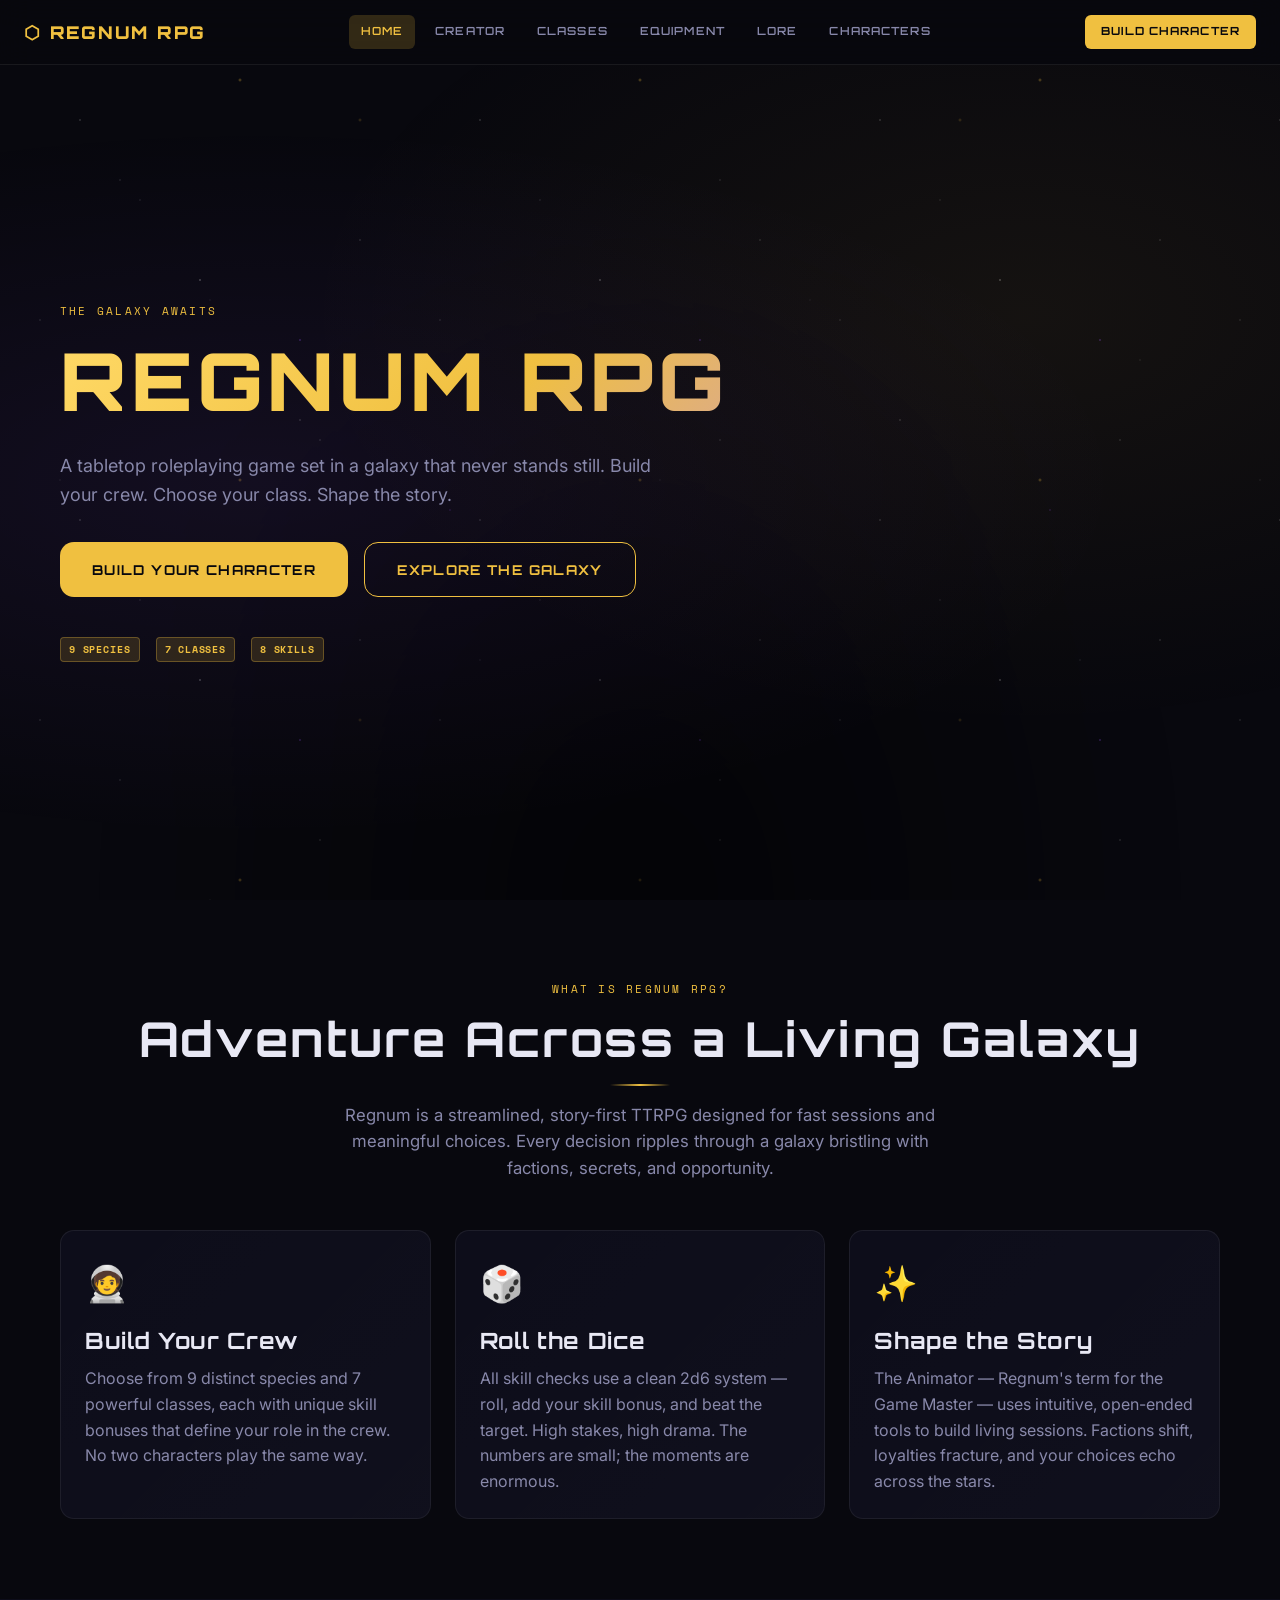
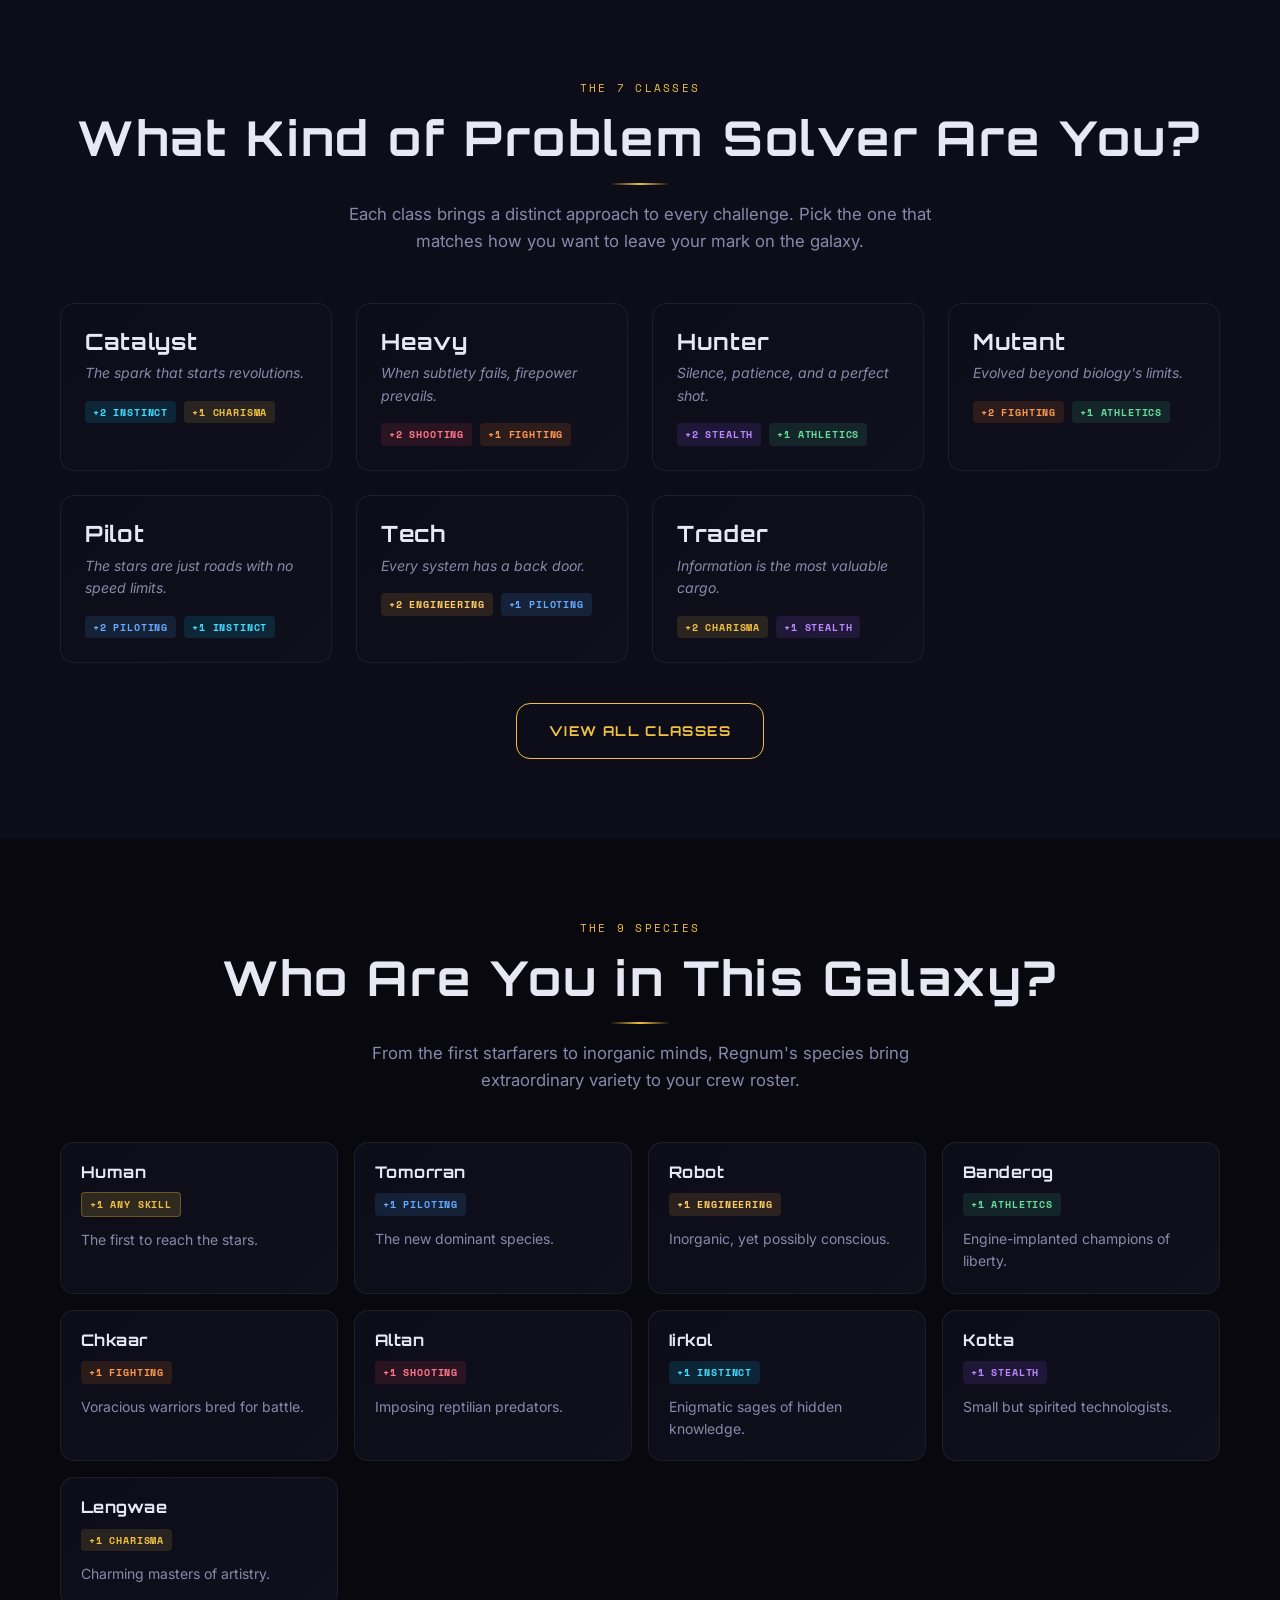
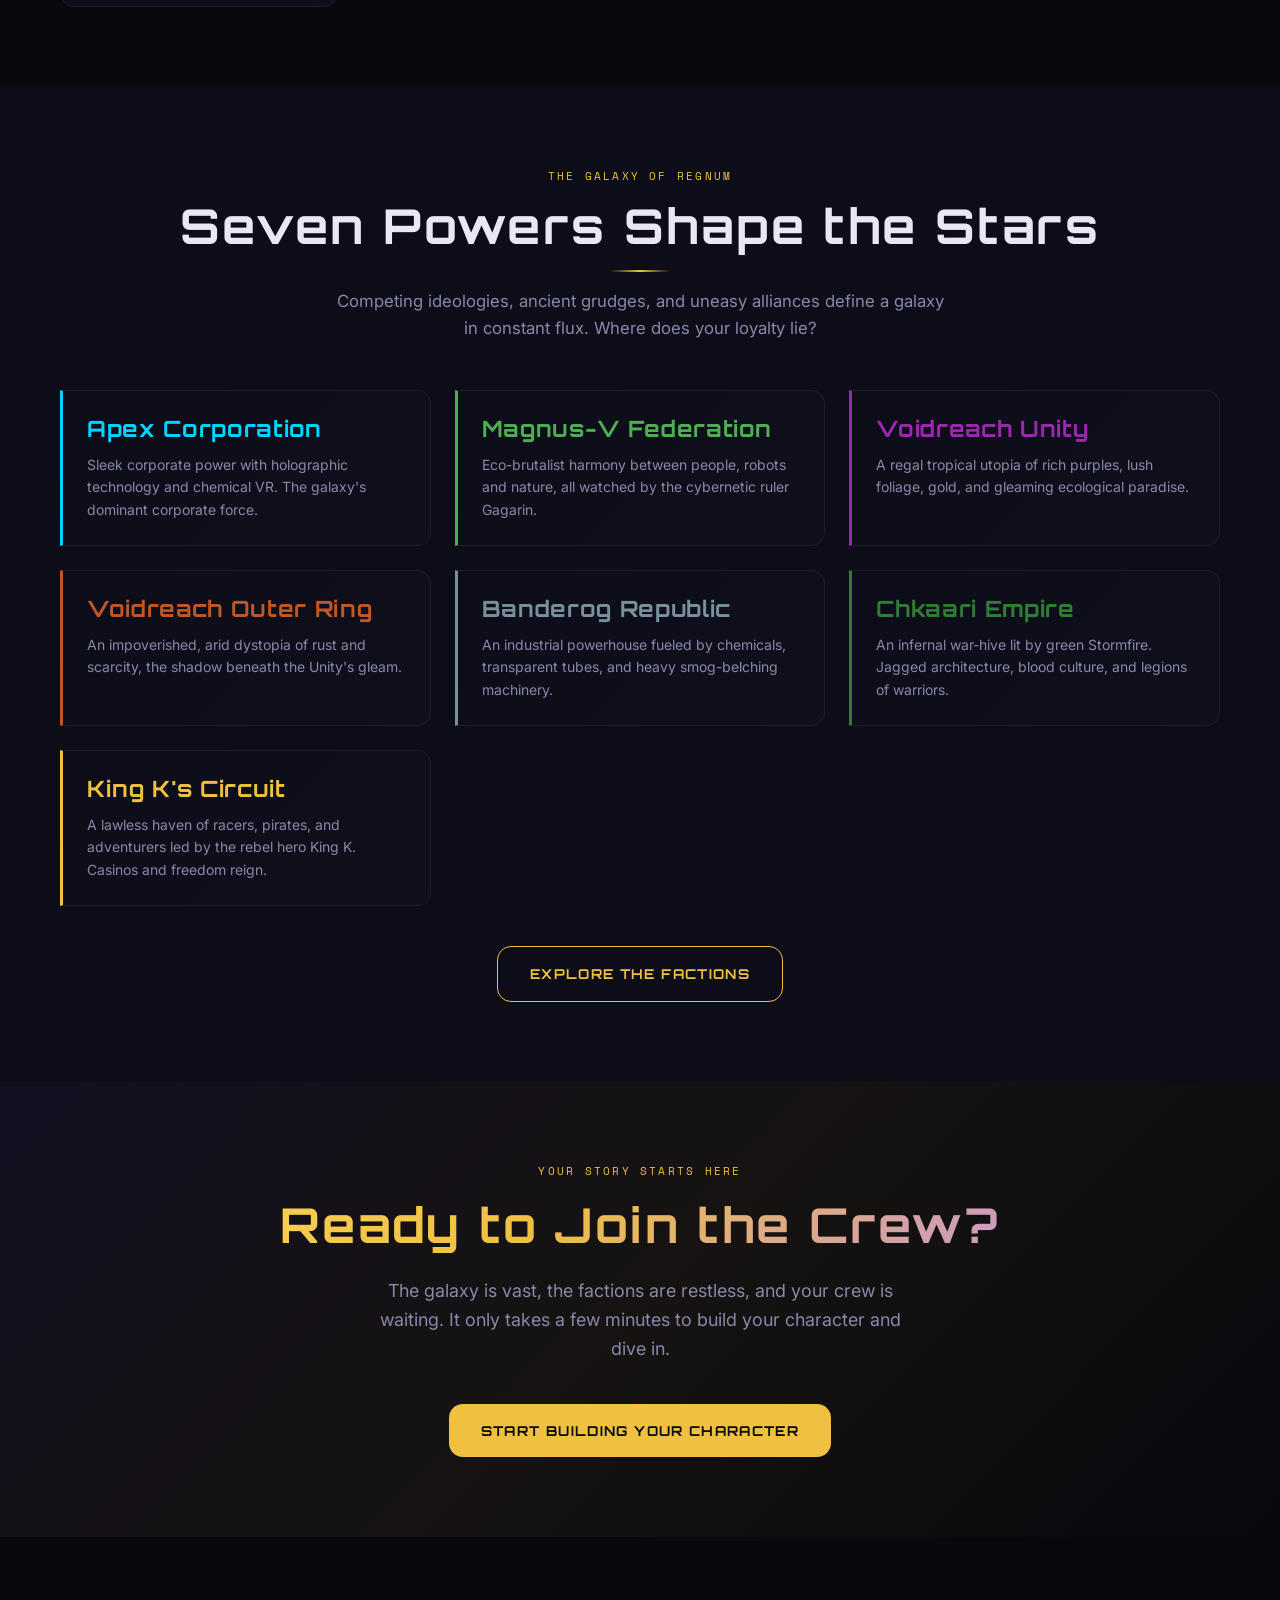
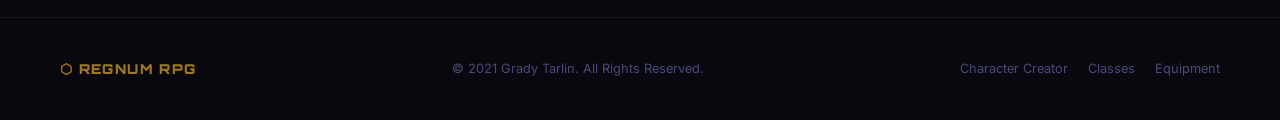
==== index.html @ 596f1d5c "Initial commit: Regnum RPG website" ====
<!DOCTYPE html>
<html lang="en">
<head>
  <meta charset="UTF-8" />
  <meta name="viewport" content="width=device-width, initial-scale=1.0" />
  <meta name="description" content="Regnum RPG — A tabletop roleplaying game set in a living, breathing galaxy. Build your crew, choose your class, and shape the story with 9 unique species and 7 distinctive classes." />
  <title>Regnum RPG — The Galaxy Awaits</title>
  <link rel="stylesheet" href="css/style.css" />
</head>
<body>

<div class="page-wrapper">

  <!-- ════════════════════════════════════════════════
       STARFIELD
  ═══════════════════════════════════════════════════ -->
  <div class="starfield" aria-hidden="true"></div>

  <!-- ════════════════════════════════════════════════
       NAVIGATION
  ═══════════════════════════════════════════════════ -->
  <nav class="nav" id="nav" role="navigation" aria-label="Main navigation">
    <div class="nav-inner">

      <a href="index.html" class="nav-logo" aria-label="Regnum RPG Home">
        ⬡ REGNUM RPG
      </a>

      <div class="nav-links" role="list">
        <a href="index.html"            class="nav-link" role="listitem">Home</a>
        <a href="character-creator.html" class="nav-link" role="listitem">Creator</a>
        <a href="classes.html"          class="nav-link" role="listitem">Classes</a>
        <a href="equipment.html"        class="nav-link" role="listitem">Equipment</a>
        <a href="lore.html"             class="nav-link" role="listitem">Lore</a>
        <a href="characters.html"       class="nav-link" role="listitem">Characters</a>
      </div>

      <a href="character-creator.html" class="nav-cta">Build Character</a>

      <button class="nav-hamburger" aria-label="Toggle mobile menu" aria-expanded="false">
        <span></span>
        <span></span>
        <span></span>
      </button>

    </div><!-- /nav-inner -->

    <div class="nav-mobile" role="list" aria-label="Mobile navigation">
      <a href="index.html"            class="nav-link" role="listitem">Home</a>
      <a href="character-creator.html" class="nav-link" role="listitem">Creator</a>
      <a href="classes.html"          class="nav-link" role="listitem">Classes</a>
      <a href="equipment.html"        class="nav-link" role="listitem">Equipment</a>
      <a href="lore.html"             class="nav-link" role="listitem">Lore</a>
      <a href="characters.html"       class="nav-link" role="listitem">Characters</a>
      <a href="character-creator.html" class="nav-cta" style="margin-top: 8px; text-align:center;">Build Character</a>
    </div>
  </nav>

  <!-- ════════════════════════════════════════════════
       HERO
  ═══════════════════════════════════════════════════ -->
  <section class="hero" aria-labelledby="hero-heading">
    <div class="hero-bg" aria-hidden="true"></div>

    <div class="container" style="position:relative; z-index:2; padding-top: var(--space-16); padding-bottom: var(--space-16);">

      <span class="section-label animate-fade-in">The Galaxy Awaits</span>

      <h1 id="hero-heading" class="display-1 text-gradient animate-slide-up" style="margin-bottom: var(--space-6); margin-top: var(--space-3);">
        REGNUM RPG
      </h1>

      <p class="text-lg text-muted animate-slide-up stagger-1" style="max-width: 54ch; margin-bottom: var(--space-8);">
        A tabletop roleplaying game set in a galaxy that never stands still.
        Build your crew. Choose your class. Shape the story.
      </p>

      <div class="flex flex-wrap gap-4 animate-slide-up stagger-2" style="margin-bottom: var(--space-10);">
        <a href="character-creator.html" class="btn btn-primary btn-lg">
          Build Your Character
        </a>
        <a href="lore.html" class="btn btn-secondary btn-lg">
          Explore the Galaxy
        </a>
      </div>

      <!-- Stats row -->
      <div class="flex flex-wrap gap-4 animate-fade-in stagger-3" aria-label="Game statistics">
        <span class="badge badge-gold">9 Species</span>
        <span class="badge badge-gold">7 Classes</span>
        <span class="badge badge-gold">8 Skills</span>
      </div>

    </div><!-- /container -->
  </section>


  <!-- ════════════════════════════════════════════════
       FEATURES SECTION
  ═══════════════════════════════════════════════════ -->
  <section class="section" aria-labelledby="features-heading">
    <div class="container">

      <div class="section-header">
        <span class="section-label">What is Regnum RPG?</span>
        <h2 id="features-heading" class="display-2">Adventure Across a Living Galaxy</h2>
        <div class="divider"></div>
        <p class="section-desc">
          Regnum is a streamlined, story-first TTRPG designed for fast sessions
          and meaningful choices. Every decision ripples through a galaxy bristling
          with factions, secrets, and opportunity.
        </p>
      </div>

      <div class="grid grid-3 gap-6">

        <!-- Feature 1 -->
        <article class="card">
          <div style="font-size: 2.2rem; margin-bottom: var(--space-4);" aria-hidden="true">🧑‍🚀</div>
          <h3 style="margin-bottom: var(--space-3);">Build Your Crew</h3>
          <p class="text-muted">
            Choose from 9 distinct species and 7 powerful classes, each with unique
            skill bonuses that define your role in the crew. No two characters play
            the same way.
          </p>
        </article>

        <!-- Feature 2 -->
        <article class="card">
          <div style="font-size: 2.2rem; margin-bottom: var(--space-4);" aria-hidden="true">🎲</div>
          <h3 style="margin-bottom: var(--space-3);">Roll the Dice</h3>
          <p class="text-muted">
            All skill checks use a clean 2d6 system — roll, add your skill bonus,
            and beat the target. High stakes, high drama. The numbers are small;
            the moments are enormous.
          </p>
        </article>

        <!-- Feature 3 -->
        <article class="card">
          <div style="font-size: 2.2rem; margin-bottom: var(--space-4);" aria-hidden="true">✨</div>
          <h3 style="margin-bottom: var(--space-3);">Shape the Story</h3>
          <p class="text-muted">
            The Animator — Regnum's term for the Game Master — uses intuitive,
            open-ended tools to build living sessions. Factions shift, loyalties
            fracture, and your choices echo across the stars.
          </p>
        </article>

      </div><!-- /grid -->

    </div><!-- /container -->
  </section>


  <!-- ════════════════════════════════════════════════
       CLASSES SECTION
  ═══════════════════════════════════════════════════ -->
  <section class="section" style="background: var(--surface);" aria-labelledby="classes-heading">
    <div class="container">

      <div class="section-header">
        <span class="section-label">The 7 Classes</span>
        <h2 id="classes-heading" class="display-2">What Kind of Problem Solver Are You?</h2>
        <div class="divider"></div>
        <p class="section-desc">
          Each class brings a distinct approach to every challenge. Pick the one
          that matches how you want to leave your mark on the galaxy.
        </p>
      </div>

      <div class="grid grid-auto-sm gap-6">

        <!-- Catalyst -->
        <article class="card card-interactive">
          <h3 style="margin-bottom: var(--space-2);">Catalyst</h3>
          <p class="text-muted text-sm" style="font-style:italic; margin-bottom: var(--space-4);">
            The spark that starts revolutions.
          </p>
          <div class="flex flex-wrap gap-2">
            <span class="badge badge-instinct">+2 Instinct</span>
            <span class="badge badge-charisma">+1 Charisma</span>
          </div>
        </article>

        <!-- Heavy -->
        <article class="card card-interactive">
          <h3 style="margin-bottom: var(--space-2);">Heavy</h3>
          <p class="text-muted text-sm" style="font-style:italic; margin-bottom: var(--space-4);">
            When subtlety fails, firepower prevails.
          </p>
          <div class="flex flex-wrap gap-2">
            <span class="badge badge-shooting">+2 Shooting</span>
            <span class="badge badge-fighting">+1 Fighting</span>
          </div>
        </article>

        <!-- Hunter -->
        <article class="card card-interactive">
          <h3 style="margin-bottom: var(--space-2);">Hunter</h3>
          <p class="text-muted text-sm" style="font-style:italic; margin-bottom: var(--space-4);">
            Silence, patience, and a perfect shot.
          </p>
          <div class="flex flex-wrap gap-2">
            <span class="badge badge-stealth">+2 Stealth</span>
            <span class="badge badge-athletics">+1 Athletics</span>
          </div>
        </article>

        <!-- Mutant -->
        <article class="card card-interactive">
          <h3 style="margin-bottom: var(--space-2);">Mutant</h3>
          <p class="text-muted text-sm" style="font-style:italic; margin-bottom: var(--space-4);">
            Evolved beyond biology's limits.
          </p>
          <div class="flex flex-wrap gap-2">
            <span class="badge badge-fighting">+2 Fighting</span>
            <span class="badge badge-athletics">+1 Athletics</span>
          </div>
        </article>

        <!-- Pilot -->
        <article class="card card-interactive">
          <h3 style="margin-bottom: var(--space-2);">Pilot</h3>
          <p class="text-muted text-sm" style="font-style:italic; margin-bottom: var(--space-4);">
            The stars are just roads with no speed limits.
          </p>
          <div class="flex flex-wrap gap-2">
            <span class="badge badge-piloting">+2 Piloting</span>
            <span class="badge badge-instinct">+1 Instinct</span>
          </div>
        </article>

        <!-- Tech -->
        <article class="card card-interactive">
          <h3 style="margin-bottom: var(--space-2);">Tech</h3>
          <p class="text-muted text-sm" style="font-style:italic; margin-bottom: var(--space-4);">
            Every system has a back door.
          </p>
          <div class="flex flex-wrap gap-2">
            <span class="badge badge-engineering">+2 Engineering</span>
            <span class="badge badge-piloting">+1 Piloting</span>
          </div>
        </article>

        <!-- Trader -->
        <article class="card card-interactive">
          <h3 style="margin-bottom: var(--space-2);">Trader</h3>
          <p class="text-muted text-sm" style="font-style:italic; margin-bottom: var(--space-4);">
            Information is the most valuable cargo.
          </p>
          <div class="flex flex-wrap gap-2">
            <span class="badge badge-charisma">+2 Charisma</span>
            <span class="badge badge-stealth">+1 Stealth</span>
          </div>
        </article>

      </div><!-- /grid -->

      <div class="text-center" style="margin-top: var(--space-10);">
        <a href="classes.html" class="btn btn-secondary btn-lg">View All Classes</a>
      </div>

    </div><!-- /container -->
  </section>


  <!-- ════════════════════════════════════════════════
       SPECIES SECTION
  ═══════════════════════════════════════════════════ -->
  <section class="section" aria-labelledby="species-heading">
    <div class="container">

      <div class="section-header">
        <span class="section-label">The 9 Species</span>
        <h2 id="species-heading" class="display-2">Who Are You in This Galaxy?</h2>
        <div class="divider"></div>
        <p class="section-desc">
          From the first starfarers to inorganic minds, Regnum's species bring
          extraordinary variety to your crew roster.
        </p>
      </div>

      <div class="grid grid-auto-sm gap-4">

        <!-- Human -->
        <article class="card" style="padding: var(--space-5);">
          <h3 style="margin-bottom: var(--space-2); font-size: 1rem;">Human</h3>
          <div style="margin-bottom: var(--space-3);">
            <span class="badge badge-gold">+1 Any Skill</span>
          </div>
          <p class="text-muted text-sm">The first to reach the stars.</p>
        </article>

        <!-- Tomorran -->
        <article class="card" style="padding: var(--space-5);">
          <h3 style="margin-bottom: var(--space-2); font-size: 1rem;">Tomorran</h3>
          <div style="margin-bottom: var(--space-3);">
            <span class="badge badge-piloting">+1 Piloting</span>
          </div>
          <p class="text-muted text-sm">The new dominant species.</p>
        </article>

        <!-- Robot -->
        <article class="card" style="padding: var(--space-5);">
          <h3 style="margin-bottom: var(--space-2); font-size: 1rem;">Robot</h3>
          <div style="margin-bottom: var(--space-3);">
            <span class="badge badge-engineering">+1 Engineering</span>
          </div>
          <p class="text-muted text-sm">Inorganic, yet possibly conscious.</p>
        </article>

        <!-- Banderog -->
        <article class="card" style="padding: var(--space-5);">
          <h3 style="margin-bottom: var(--space-2); font-size: 1rem;">Banderog</h3>
          <div style="margin-bottom: var(--space-3);">
            <span class="badge badge-athletics">+1 Athletics</span>
          </div>
          <p class="text-muted text-sm">Engine-implanted champions of liberty.</p>
        </article>

        <!-- Chkaar -->
        <article class="card" style="padding: var(--space-5);">
          <h3 style="margin-bottom: var(--space-2); font-size: 1rem;">Chkaar</h3>
          <div style="margin-bottom: var(--space-3);">
            <span class="badge badge-fighting">+1 Fighting</span>
          </div>
          <p class="text-muted text-sm">Voracious warriors bred for battle.</p>
        </article>

        <!-- Altan -->
        <article class="card" style="padding: var(--space-5);">
          <h3 style="margin-bottom: var(--space-2); font-size: 1rem;">Altan</h3>
          <div style="margin-bottom: var(--space-3);">
            <span class="badge badge-shooting">+1 Shooting</span>
          </div>
          <p class="text-muted text-sm">Imposing reptilian predators.</p>
        </article>

        <!-- Iirkol -->
        <article class="card" style="padding: var(--space-5);">
          <h3 style="margin-bottom: var(--space-2); font-size: 1rem;">Iirkol</h3>
          <div style="margin-bottom: var(--space-3);">
            <span class="badge badge-instinct">+1 Instinct</span>
          </div>
          <p class="text-muted text-sm">Enigmatic sages of hidden knowledge.</p>
        </article>

        <!-- Kotta -->
        <article class="card" style="padding: var(--space-5);">
          <h3 style="margin-bottom: var(--space-2); font-size: 1rem;">Kotta</h3>
          <div style="margin-bottom: var(--space-3);">
            <span class="badge badge-stealth">+1 Stealth</span>
          </div>
          <p class="text-muted text-sm">Small but spirited technologists.</p>
        </article>

        <!-- Lengwae -->
        <article class="card" style="padding: var(--space-5);">
          <h3 style="margin-bottom: var(--space-2); font-size: 1rem;">Lengwae</h3>
          <div style="margin-bottom: var(--space-3);">
            <span class="badge badge-charisma">+1 Charisma</span>
          </div>
          <p class="text-muted text-sm">Charming masters of artistry.</p>
        </article>

      </div><!-- /grid -->

    </div><!-- /container -->
  </section>


  <!-- ════════════════════════════════════════════════
       FACTIONS SECTION
  ═══════════════════════════════════════════════════ -->
  <section class="section" style="background: var(--surface);" aria-labelledby="factions-heading">
    <div class="container">

      <div class="section-header">
        <span class="section-label">The Galaxy of Regnum</span>
        <h2 id="factions-heading" class="display-2">Seven Powers Shape the Stars</h2>
        <div class="divider"></div>
        <p class="section-desc">
          Competing ideologies, ancient grudges, and uneasy alliances define a
          galaxy in constant flux. Where does your loyalty lie?
        </p>
      </div>

      <div class="grid grid-auto gap-6">

        <!-- Apex Corporation -->
        <article class="card" style="border-left: 3px solid #00d4ff; border-radius: 0 var(--radius-md) var(--radius-md) 0;">
          <h3 style="color: #00d4ff; margin-bottom: var(--space-3);">Apex Corporation</h3>
          <p class="text-muted text-sm">
            Sleek corporate power with holographic technology and chemical VR.
            The galaxy's dominant corporate force.
          </p>
        </article>

        <!-- Magnus-V Federation -->
        <article class="card" style="border-left: 3px solid #4caf50; border-radius: 0 var(--radius-md) var(--radius-md) 0;">
          <h3 style="color: #4caf50; margin-bottom: var(--space-3);">Magnus-V Federation</h3>
          <p class="text-muted text-sm">
            Eco-brutalist harmony between people, robots and nature, all watched
            by the cybernetic ruler Gagarin.
          </p>
        </article>

        <!-- Voidreach Unity -->
        <article class="card" style="border-left: 3px solid #9c27b0; border-radius: 0 var(--radius-md) var(--radius-md) 0;">
          <h3 style="color: #9c27b0; margin-bottom: var(--space-3);">Voidreach Unity</h3>
          <p class="text-muted text-sm">
            A regal tropical utopia of rich purples, lush foliage, gold, and
            gleaming ecological paradise.
          </p>
        </article>

        <!-- Voidreach Outer Ring -->
        <article class="card" style="border-left: 3px solid #bf5722; border-radius: 0 var(--radius-md) var(--radius-md) 0;">
          <h3 style="color: #bf5722; margin-bottom: var(--space-3);">Voidreach Outer Ring</h3>
          <p class="text-muted text-sm">
            An impoverished, arid dystopia of rust and scarcity, the shadow
            beneath the Unity's gleam.
          </p>
        </article>

        <!-- Banderog Republic -->
        <article class="card" style="border-left: 3px solid #78909c; border-radius: 0 var(--radius-md) var(--radius-md) 0;">
          <h3 style="color: #78909c; margin-bottom: var(--space-3);">Banderog Republic</h3>
          <p class="text-muted text-sm">
            An industrial powerhouse fueled by chemicals, transparent tubes,
            and heavy smog-belching machinery.
          </p>
        </article>

        <!-- Chkaari Empire -->
        <article class="card" style="border-left: 3px solid #2e7d32; border-radius: 0 var(--radius-md) var(--radius-md) 0;">
          <h3 style="color: #2e7d32; margin-bottom: var(--space-3);">Chkaari Empire</h3>
          <p class="text-muted text-sm">
            An infernal war-hive lit by green Stormfire. Jagged architecture,
            blood culture, and legions of warriors.
          </p>
        </article>

        <!-- King K's Circuit -->
        <article class="card" style="border-left: 3px solid #f0c040; border-radius: 0 var(--radius-md) var(--radius-md) 0;">
          <h3 style="color: #f0c040; margin-bottom: var(--space-3);">King K's Circuit</h3>
          <p class="text-muted text-sm">
            A lawless haven of racers, pirates, and adventurers led by the rebel
            hero King K. Casinos and freedom reign.
          </p>
        </article>

      </div><!-- /grid -->

      <div class="text-center" style="margin-top: var(--space-10);">
        <a href="lore.html" class="btn btn-secondary btn-lg">Explore the Factions</a>
      </div>

    </div><!-- /container -->
  </section>


  <!-- ════════════════════════════════════════════════
       CTA SECTION
  ═══════════════════════════════════════════════════ -->
  <section class="section" style="background: linear-gradient(135deg, rgba(155,89,255,0.08) 0%, rgba(240,192,64,0.06) 50%, rgba(0,0,0,0) 100%);" aria-labelledby="cta-heading">
    <div class="container text-center">

      <span class="section-label">Your Story Starts Here</span>

      <h2 id="cta-heading" class="display-2 text-gradient" style="margin: var(--space-4) auto var(--space-6);">
        Ready to Join the Crew?
      </h2>

      <p class="text-lg text-muted" style="max-width: 48ch; margin: 0 auto var(--space-10);">
        The galaxy is vast, the factions are restless, and your crew is waiting.
        It only takes a few minutes to build your character and dive in.
      </p>

      <a href="character-creator.html" class="btn btn-primary btn-lg animate-pulse">
        Start Building Your Character
      </a>

    </div><!-- /container -->
  </section>


  <!-- ════════════════════════════════════════════════
       FOOTER
  ═══════════════════════════════════════════════════ -->
  <footer class="footer" role="contentinfo">
    <div class="container">
      <div class="footer-inner">

        <span class="footer-logo">⬡ REGNUM RPG</span>

        <span style="color: var(--text-dim); font-size: 0.8rem;">
          © 2021 Grady Tarlin. All Rights Reserved.
        </span>

        <nav class="footer-links" aria-label="Footer navigation">
          <a href="character-creator.html" class="footer-link">Character Creator</a>
          <a href="classes.html"           class="footer-link">Classes</a>
          <a href="equipment.html"         class="footer-link">Equipment</a>
        </nav>

      </div>
    </div>
  </footer>

</div><!-- /page-wrapper -->

<script src="js/main.js"></script>
</body>
</html>
---- css/style.css ----
@import url('https://fonts.googleapis.com/css2?family=Orbitron:wght@400;500;600;700;900&family=Inter:wght@300;400;500;600;700&family=Space+Mono:ital,wght@0,400;0,700;1,400&display=swap');

/* ============================================================
   DESIGN TOKENS
   ============================================================ */
:root {
  /* Core Colors */
  --bg:           #08080e;
  --surface:      #0d0d1a;
  --surface-2:    #121224;
  --surface-3:    #191933;
  --border:       rgba(255,255,255,0.07);
  --border-hover: rgba(255,255,255,0.14);
  --border-active:rgba(240,192,64,0.5);

  /* Primary — King K Gold */
  --gold:         #f0c040;
  --gold-light:   #ffd966;
  --gold-dim:     #a07820;
  --gold-glow:    rgba(240,192,64,0.18);
  --gold-glow-md: rgba(240,192,64,0.35);
  --gold-glow-lg: rgba(240,192,64,0.6);

  /* Accent — Neon Purple */
  --purple:       #9b59ff;
  --purple-light: #bb88ff;
  --purple-dim:   #5522aa;
  --purple-glow:  rgba(155,89,255,0.18);
  --purple-glow-md:rgba(155,89,255,0.35);

  /* Faction Colors */
  --apex-blue:    #00d4ff;
  --magnus-green: #4caf50;
  --void-purple:  #9c27b0;
  --outer-rust:   #bf5722;
  --band-grey:    #78909c;
  --chkaar-green: #2e7d32;
  --circuit-gold: #f0c040;

  /* Status */
  --success:  #44cc88;
  --warning:  #ffaa33;
  --danger:   #ff4455;
  --info:     #44aaff;

  /* Text */
  --text:         #e8e8f4;
  --text-muted:   #8888aa;
  --text-dim:     #4a4a7a;
  --text-invert:  #08080e;

  /* Typography */
  --font-display: 'Orbitron', sans-serif;
  --font-body:    'Inter', sans-serif;
  --font-mono:    'Space Mono', monospace;

  /* Sizing */
  --radius-sm:  6px;
  --radius:     10px;
  --radius-md:  14px;
  --radius-lg:  20px;
  --radius-xl:  28px;

  /* Spacing scale */
  --space-1:  4px;
  --space-2:  8px;
  --space-3:  12px;
  --space-4:  16px;
  --space-5:  20px;
  --space-6:  24px;
  --space-8:  32px;
  --space-10: 40px;
  --space-12: 48px;
  --space-16: 64px;
  --space-20: 80px;

  /* Transitions */
  --ease:      cubic-bezier(0.25, 0.46, 0.45, 0.94);
  --ease-out:  cubic-bezier(0.0, 0.0, 0.2, 1);
  --ease-in:   cubic-bezier(0.4, 0.0, 1, 1);
  --t-fast:    120ms;
  --t-mid:     220ms;
  --t-slow:    380ms;

  /* Shadows */
  --shadow-sm:  0 2px 8px rgba(0,0,0,0.4);
  --shadow:     0 4px 20px rgba(0,0,0,0.5);
  --shadow-lg:  0 8px 40px rgba(0,0,0,0.7);
  --glow-gold:  0 0 20px var(--gold-glow), 0 0 60px rgba(240,192,64,0.08);
  --glow-purple:0 0 20px var(--purple-glow), 0 0 60px rgba(155,89,255,0.08);
}

/* ============================================================
   RESET & BASE
   ============================================================ */
*, *::before, *::after {
  box-sizing: border-box;
  margin: 0;
  padding: 0;
}

html {
  scroll-behavior: smooth;
  -webkit-font-smoothing: antialiased;
  text-rendering: optimizeLegibility;
}

body {
  font-family: var(--font-body);
  background-color: var(--bg);
  color: var(--text);
  min-height: 100vh;
  font-size: 16px;
  line-height: 1.6;
  overflow-x: hidden;
}

img { max-width: 100%; display: block; }
a { color: var(--gold); text-decoration: none; transition: color var(--t-fast); }
a:hover { color: var(--gold-light); }
button { font-family: inherit; cursor: pointer; border: none; background: none; }
input, select, textarea { font-family: inherit; }
ul, ol { list-style: none; }

/* ============================================================
   TYPOGRAPHY
   ============================================================ */
h1, h2, h3, h4, h5, h6 {
  font-family: var(--font-display);
  font-weight: 700;
  letter-spacing: 0.03em;
  line-height: 1.2;
}

.display-1 { font-size: clamp(2.5rem, 7vw, 5rem); font-weight: 900; letter-spacing: 0.06em; }
.display-2 { font-size: clamp(1.8rem, 4vw, 3rem); font-weight: 700; letter-spacing: 0.05em; }

h1 { font-size: clamp(1.6rem, 4vw, 2.4rem); }
h2 { font-size: clamp(1.3rem, 3vw, 1.8rem); }
h3 { font-size: clamp(1.1rem, 2.5vw, 1.4rem); }
h4 { font-size: 1.1rem; }

p { max-width: 72ch; }
p + p { margin-top: 0.75em; }

.text-muted  { color: var(--text-muted); }
.text-gold   { color: var(--gold); }
.text-purple { color: var(--purple); }
.text-mono   { font-family: var(--font-mono); }
.text-sm     { font-size: 0.875rem; }
.text-xs     { font-size: 0.75rem; }
.text-lg     { font-size: 1.125rem; }
.text-xl     { font-size: 1.25rem; }
.text-center { text-align: center; }
.text-uppercase { text-transform: uppercase; letter-spacing: 0.08em; }

/* Gold gradient text */
.text-gradient {
  background: linear-gradient(135deg, var(--gold-light) 0%, var(--gold) 40%, var(--purple-light) 100%);
  -webkit-background-clip: text;
  -webkit-text-fill-color: transparent;
  background-clip: text;
}

/* ============================================================
   LAYOUT
   ============================================================ */
.container {
  width: 100%;
  max-width: 1200px;
  margin: 0 auto;
  padding: 0 var(--space-5);
}

.container-sm { max-width: 800px; margin: 0 auto; padding: 0 var(--space-5); }
.container-lg { max-width: 1400px; margin: 0 auto; padding: 0 var(--space-5); }

.flex { display: flex; }
.flex-col { flex-direction: column; }
.flex-wrap { flex-wrap: wrap; }
.items-center { align-items: center; }
.items-start { align-items: flex-start; }
.justify-center { justify-content: center; }
.justify-between { justify-content: space-between; }
.gap-2 { gap: var(--space-2); }
.gap-4 { gap: var(--space-4); }
.gap-6 { gap: var(--space-6); }
.gap-8 { gap: var(--space-8); }

.grid { display: grid; }
.grid-2 { grid-template-columns: repeat(2, 1fr); }
.grid-3 { grid-template-columns: repeat(3, 1fr); }
.grid-auto { grid-template-columns: repeat(auto-fill, minmax(280px, 1fr)); }
.grid-auto-sm { grid-template-columns: repeat(auto-fill, minmax(220px, 1fr)); }

/* ============================================================
   STARFIELD BACKGROUND
   ============================================================ */
.starfield {
  position: fixed;
  inset: 0;
  pointer-events: none;
  z-index: 0;
  overflow: hidden;
}

.starfield::before,
.starfield::after {
  content: '';
  position: absolute;
  inset: 0;
  background-image:
    radial-gradient(1px 1px at 20% 30%, rgba(255,255,255,0.4) 0%, transparent 100%),
    radial-gradient(1px 1px at 80% 10%, rgba(255,255,255,0.3) 0%, transparent 100%),
    radial-gradient(1.5px 1.5px at 50% 70%, rgba(255,255,255,0.35) 0%, transparent 100%),
    radial-gradient(1px 1px at 10% 80%, rgba(255,255,255,0.25) 0%, transparent 100%),
    radial-gradient(1px 1px at 90% 60%, rgba(255,255,255,0.3) 0%, transparent 100%),
    radial-gradient(1px 1px at 35% 50%, rgba(255,255,255,0.2) 0%, transparent 100%),
    radial-gradient(2px 2px at 60% 20%, rgba(240,192,64,0.4) 0%, transparent 100%),
    radial-gradient(1.5px 1.5px at 75% 85%, rgba(155,89,255,0.4) 0%, transparent 100%);
  background-size: 400px 400px;
  animation: stars-drift 120s linear infinite;
}

.starfield::after {
  background-size: 600px 600px;
  animation-duration: 180s;
  animation-direction: reverse;
  opacity: 0.6;
}

@keyframes stars-drift {
  0%   { transform: translate(0, 0); }
  100% { transform: translate(-200px, -200px); }
}

/* ============================================================
   NAVIGATION
   ============================================================ */
.nav {
  position: fixed;
  top: 0;
  left: 0;
  right: 0;
  z-index: 1000;
  background: rgba(8,8,14,0.85);
  backdrop-filter: blur(16px);
  -webkit-backdrop-filter: blur(16px);
  border-bottom: 1px solid var(--border);
  transition: border-color var(--t-mid);
}

.nav.scrolled {
  border-bottom-color: rgba(240,192,64,0.2);
  box-shadow: 0 4px 30px rgba(0,0,0,0.5);
}

.nav-inner {
  display: flex;
  align-items: center;
  justify-content: space-between;
  height: 64px;
  padding: 0 var(--space-6);
  max-width: 1400px;
  margin: 0 auto;
}

.nav-logo {
  font-family: var(--font-display);
  font-weight: 900;
  font-size: 1.1rem;
  letter-spacing: 0.1em;
  color: var(--gold);
  text-transform: uppercase;
  display: flex;
  align-items: center;
  gap: var(--space-2);
  transition: all var(--t-mid);
}

.nav-logo:hover {
  color: var(--gold-light);
  text-shadow: var(--glow-gold);
}

.nav-logo-icon {
  font-size: 1.3rem;
}

.nav-links {
  display: flex;
  align-items: center;
  gap: var(--space-2);
}

.nav-link {
  font-family: var(--font-display);
  font-size: 0.7rem;
  font-weight: 600;
  letter-spacing: 0.1em;
  text-transform: uppercase;
  color: var(--text-muted);
  padding: var(--space-2) var(--space-3);
  border-radius: var(--radius-sm);
  transition: all var(--t-fast);
  white-space: nowrap;
}

.nav-link:hover, .nav-link.active {
  color: var(--gold);
  background: var(--gold-glow);
}

.nav-cta {
  font-family: var(--font-display);
  font-size: 0.7rem;
  font-weight: 700;
  letter-spacing: 0.1em;
  text-transform: uppercase;
  color: var(--text-invert);
  background: var(--gold);
  padding: var(--space-2) var(--space-4);
  border-radius: var(--radius-sm);
  transition: all var(--t-fast);
  white-space: nowrap;
}

.nav-cta:hover {
  background: var(--gold-light);
  color: var(--text-invert);
  box-shadow: var(--glow-gold);
  transform: translateY(-1px);
}

.nav-hamburger {
  display: none;
  flex-direction: column;
  gap: 5px;
  padding: var(--space-2);
  cursor: pointer;
}

.nav-hamburger span {
  display: block;
  width: 24px;
  height: 2px;
  background: var(--text);
  border-radius: 2px;
  transition: all var(--t-mid);
}

/* Mobile Nav */
.nav-mobile {
  display: none;
  flex-direction: column;
  gap: var(--space-1);
  padding: var(--space-4) var(--space-6);
  border-top: 1px solid var(--border);
  background: rgba(8,8,14,0.95);
}

.nav-mobile.open { display: flex; }

.nav-mobile .nav-link {
  font-size: 0.8rem;
  padding: var(--space-3) var(--space-4);
}

/* ============================================================
   CARDS
   ============================================================ */
.card {
  background: var(--surface);
  border: 1px solid var(--border);
  border-radius: var(--radius-md);
  padding: var(--space-6);
  transition: all var(--t-mid) var(--ease);
  position: relative;
  overflow: hidden;
}

.card::before {
  content: '';
  position: absolute;
  inset: 0;
  background: linear-gradient(135deg, transparent 0%, rgba(255,255,255,0.01) 100%);
  pointer-events: none;
}

.card:hover {
  border-color: var(--border-hover);
  transform: translateY(-2px);
  box-shadow: var(--shadow);
}

.card-interactive {
  cursor: pointer;
  user-select: none;
}

.card-interactive:hover {
  border-color: rgba(240,192,64,0.3);
  box-shadow: 0 4px 24px rgba(0,0,0,0.4), 0 0 0 1px rgba(240,192,64,0.1);
}

.card-interactive.selected {
  border-color: var(--gold);
  box-shadow: 0 0 0 1px var(--gold), var(--glow-gold), var(--shadow-lg);
  background: linear-gradient(135deg, var(--surface-2) 0%, rgba(240,192,64,0.05) 100%);
}

.card-interactive.selected::after {
  content: '✓';
  position: absolute;
  top: var(--space-3);
  right: var(--space-3);
  width: 24px;
  height: 24px;
  background: var(--gold);
  color: var(--bg);
  border-radius: 50%;
  font-size: 0.75rem;
  font-weight: 900;
  display: flex;
  align-items: center;
  justify-content: center;
  font-family: sans-serif;
}

.card-glass {
  background: rgba(13,13,26,0.6);
  backdrop-filter: blur(12px);
  -webkit-backdrop-filter: blur(12px);
  border: 1px solid rgba(255,255,255,0.08);
}

/* ============================================================
   BUTTONS
   ============================================================ */
.btn {
  display: inline-flex;
  align-items: center;
  justify-content: center;
  gap: var(--space-2);
  font-family: var(--font-display);
  font-size: 0.75rem;
  font-weight: 700;
  letter-spacing: 0.1em;
  text-transform: uppercase;
  padding: var(--space-3) var(--space-6);
  border-radius: var(--radius);
  border: none;
  cursor: pointer;
  transition: all var(--t-mid) var(--ease);
  white-space: nowrap;
  text-decoration: none;
}

.btn-primary {
  background: var(--gold);
  color: var(--text-invert);
}
.btn-primary:hover {
  background: var(--gold-light);
  color: var(--text-invert);
  box-shadow: var(--glow-gold);
  transform: translateY(-2px);
}
.btn-primary:active { transform: translateY(0); }

.btn-secondary {
  background: transparent;
  color: var(--gold);
  border: 1px solid var(--gold);
}
.btn-secondary:hover {
  background: var(--gold-glow);
  color: var(--gold-light);
  border-color: var(--gold-light);
  transform: translateY(-2px);
}

.btn-ghost {
  background: rgba(255,255,255,0.05);
  color: var(--text);
  border: 1px solid var(--border);
}
.btn-ghost:hover {
  background: rgba(255,255,255,0.09);
  border-color: var(--border-hover);
  transform: translateY(-1px);
}

.btn-danger {
  background: var(--danger);
  color: white;
}
.btn-danger:hover {
  opacity: 0.85;
  transform: translateY(-2px);
}

.btn-lg {
  font-size: 0.85rem;
  padding: var(--space-4) var(--space-8);
  border-radius: var(--radius-md);
}

.btn-sm {
  font-size: 0.65rem;
  padding: var(--space-2) var(--space-4);
  border-radius: var(--radius-sm);
}

.btn:disabled {
  opacity: 0.4;
  pointer-events: none;
}

/* ============================================================
   BADGES & TAGS
   ============================================================ */
.badge {
  display: inline-flex;
  align-items: center;
  gap: var(--space-1);
  font-family: var(--font-mono);
  font-size: 0.65rem;
  font-weight: 700;
  letter-spacing: 0.08em;
  text-transform: uppercase;
  padding: 3px 8px;
  border-radius: 4px;
}

.badge-gold {
  background: rgba(240,192,64,0.15);
  color: var(--gold);
  border: 1px solid rgba(240,192,64,0.3);
}

.badge-purple {
  background: rgba(155,89,255,0.15);
  color: var(--purple-light);
  border: 1px solid rgba(155,89,255,0.3);
}

.badge-skill {
  background: var(--surface-3);
  color: var(--text);
  border: 1px solid var(--border);
}

/* Skill-specific badge colors */
.badge-shooting   { background: rgba(255,68,85,0.12); color: #ff7788; border-color: rgba(255,68,85,0.25); }
.badge-fighting   { background: rgba(255,120,30,0.12); color: #ff9950; border-color: rgba(255,120,30,0.25); }
.badge-athletics  { background: rgba(68,204,136,0.12); color: #66dd99; border-color: rgba(68,204,136,0.25); }
.badge-piloting   { background: rgba(68,170,255,0.12); color: #66aaff; border-color: rgba(68,170,255,0.25); }
.badge-engineering{ background: rgba(255,170,51,0.12); color: #ffcc66; border-color: rgba(255,170,51,0.25); }
.badge-charisma   { background: rgba(240,192,64,0.12); color: var(--gold); border-color: rgba(240,192,64,0.25); }
.badge-stealth    { background: rgba(155,89,255,0.12); color: var(--purple-light); border-color: rgba(155,89,255,0.25); }
.badge-instinct   { background: rgba(0,212,255,0.12); color: #44ddff; border-color: rgba(0,212,255,0.25); }

/* ============================================================
   SECTION HEADERS
   ============================================================ */
.section-header {
  text-align: center;
  margin-bottom: var(--space-12);
}

.section-label {
  font-family: var(--font-mono);
  font-size: 0.7rem;
  letter-spacing: 0.2em;
  text-transform: uppercase;
  color: var(--gold);
  margin-bottom: var(--space-3);
  display: block;
}

.section-title {
  font-family: var(--font-display);
  font-weight: 900;
  margin-bottom: var(--space-4);
}

.section-desc {
  color: var(--text-muted);
  font-size: 1.05rem;
  max-width: 56ch;
  margin: 0 auto;
}

/* Decorative line */
.divider {
  width: 60px;
  height: 2px;
  background: linear-gradient(90deg, transparent, var(--gold), transparent);
  margin: var(--space-4) auto;
}

/* ============================================================
   SKILL DISPLAY
   ============================================================ */
.skill-row {
  display: flex;
  align-items: center;
  justify-content: space-between;
  padding: var(--space-3) var(--space-4);
  border-radius: var(--radius);
  background: var(--surface-2);
  border: 1px solid var(--border);
  gap: var(--space-4);
  transition: all var(--t-fast);
}

.skill-row:hover { border-color: var(--border-hover); }

.skill-name {
  font-family: var(--font-display);
  font-size: 0.75rem;
  letter-spacing: 0.08em;
  text-transform: uppercase;
  color: var(--text-muted);
  min-width: 110px;
}

.skill-bonus {
  font-family: var(--font-mono);
  font-size: 1.1rem;
  font-weight: 700;
  color: var(--gold);
  min-width: 36px;
  text-align: center;
}

.skill-bonus.zero { color: var(--text-dim); }
.skill-bonus.maxed { color: var(--success); }

.skill-pips {
  display: flex;
  gap: 4px;
}

.skill-pip {
  width: 8px;
  height: 8px;
  border-radius: 50%;
  border: 1px solid var(--border-hover);
  background: transparent;
  transition: all var(--t-fast);
}

.skill-pip.filled { background: var(--gold); border-color: var(--gold); }
.skill-pip.class-bonus { background: var(--purple); border-color: var(--purple); }
.skill-pip.species-bonus { background: var(--success); border-color: var(--success); }

/* ============================================================
   FEATURE CARD
   ============================================================ */
.feature-card {
  background: var(--surface-2);
  border: 1px solid var(--border);
  border-radius: var(--radius);
  padding: var(--space-5);
  position: relative;
}

.feature-name {
  font-family: var(--font-display);
  font-size: 0.85rem;
  font-weight: 700;
  letter-spacing: 0.05em;
  color: var(--gold);
  margin-bottom: var(--space-2);
}

.feature-desc {
  font-size: 0.9rem;
  color: var(--text-muted);
  line-height: 1.65;
}

/* ============================================================
   HP TRACKER
   ============================================================ */
.hp-tracker {
  display: flex;
  align-items: center;
  gap: var(--space-3);
}

.hp-pip {
  width: 32px;
  height: 32px;
  border-radius: 50%;
  border: 2px solid rgba(255,68,85,0.5);
  background: rgba(255,68,85,0.15);
  cursor: pointer;
  transition: all var(--t-fast);
  display: flex;
  align-items: center;
  justify-content: center;
  font-size: 1rem;
}

.hp-pip.filled {
  background: var(--danger);
  border-color: var(--danger);
  box-shadow: 0 0 10px rgba(255,68,85,0.4);
}

.hp-pip:hover { transform: scale(1.1); }

/* ============================================================
   PROGRESS BAR (for wizard)
   ============================================================ */
.progress-bar {
  width: 100%;
  height: 3px;
  background: var(--surface-3);
  border-radius: 2px;
  overflow: hidden;
}

.progress-fill {
  height: 100%;
  background: linear-gradient(90deg, var(--gold), var(--purple));
  border-radius: 2px;
  transition: width 0.4s var(--ease);
}

/* ============================================================
   STEP INDICATOR
   ============================================================ */
.steps {
  display: flex;
  align-items: center;
  gap: 0;
  overflow-x: auto;
  scrollbar-width: none;
  -ms-overflow-style: none;
}
.steps::-webkit-scrollbar { display: none; }

.step {
  display: flex;
  align-items: center;
  gap: var(--space-2);
  flex-shrink: 0;
}

.step-dot {
  width: 28px;
  height: 28px;
  border-radius: 50%;
  border: 2px solid var(--border-hover);
  background: var(--surface);
  display: flex;
  align-items: center;
  justify-content: center;
  font-family: var(--font-mono);
  font-size: 0.65rem;
  font-weight: 700;
  color: var(--text-dim);
  transition: all var(--t-mid);
  flex-shrink: 0;
}

.step.done .step-dot {
  background: var(--gold);
  border-color: var(--gold);
  color: var(--bg);
}

.step.active .step-dot {
  border-color: var(--gold);
  color: var(--gold);
  box-shadow: 0 0 0 4px var(--gold-glow);
}

.step-label {
  font-family: var(--font-display);
  font-size: 0.6rem;
  letter-spacing: 0.08em;
  text-transform: uppercase;
  color: var(--text-dim);
  white-space: nowrap;
  transition: color var(--t-mid);
}

.step.active .step-label { color: var(--gold); }
.step.done .step-label   { color: var(--text-muted); }

.step-line {
  flex: 1 0 20px;
  height: 1px;
  background: var(--border);
  margin: 0 var(--space-2);
}

.step-line.done { background: var(--gold-dim); }

/* ============================================================
   TOAST NOTIFICATIONS
   ============================================================ */
.toast-container {
  position: fixed;
  bottom: var(--space-6);
  right: var(--space-6);
  z-index: 9999;
  display: flex;
  flex-direction: column;
  gap: var(--space-3);
  pointer-events: none;
}

.toast {
  background: var(--surface-2);
  border: 1px solid var(--border-hover);
  border-radius: var(--radius);
  padding: var(--space-4) var(--space-5);
  font-size: 0.875rem;
  display: flex;
  align-items: center;
  gap: var(--space-3);
  box-shadow: var(--shadow-lg);
  animation: toast-in 0.3s var(--ease-out);
  pointer-events: auto;
  max-width: 320px;
}

.toast.success { border-color: rgba(68,204,136,0.4); }
.toast.error   { border-color: rgba(255,68,85,0.4); }

@keyframes toast-in {
  from { opacity: 0; transform: translateX(20px); }
  to   { opacity: 1; transform: translateX(0); }
}

/* ============================================================
   MODAL
   ============================================================ */
.modal-overlay {
  position: fixed;
  inset: 0;
  background: rgba(0,0,0,0.75);
  backdrop-filter: blur(4px);
  z-index: 2000;
  display: flex;
  align-items: center;
  justify-content: center;
  padding: var(--space-5);
  animation: fade-in 0.2s ease;
}

.modal {
  background: var(--surface);
  border: 1px solid var(--border-hover);
  border-radius: var(--radius-lg);
  padding: var(--space-8);
  max-width: 560px;
  width: 100%;
  position: relative;
  box-shadow: var(--shadow-lg);
  animation: scale-in 0.25s var(--ease-out);
}

.modal-close {
  position: absolute;
  top: var(--space-4);
  right: var(--space-4);
  width: 32px;
  height: 32px;
  display: flex;
  align-items: center;
  justify-content: center;
  border-radius: var(--radius-sm);
  background: rgba(255,255,255,0.05);
  color: var(--text-muted);
  font-size: 1.1rem;
  transition: all var(--t-fast);
}
.modal-close:hover { background: rgba(255,255,255,0.1); color: var(--text); }

/* ============================================================
   PAGE LAYOUT
   ============================================================ */
.page-wrapper {
  position: relative;
  z-index: 1;
  min-height: 100vh;
  padding-top: 64px; /* nav height */
}

.section {
  padding: var(--space-20) 0;
}

.section-sm { padding: var(--space-12) 0; }
.section-lg { padding: 120px 0; }

/* ============================================================
   HERO SECTION
   ============================================================ */
.hero {
  position: relative;
  display: flex;
  align-items: center;
  min-height: calc(100vh - 64px);
  overflow: hidden;
}

.hero-bg {
  position: absolute;
  inset: 0;
  background:
    radial-gradient(ellipse at 20% 50%, rgba(155,89,255,0.08) 0%, transparent 60%),
    radial-gradient(ellipse at 80% 30%, rgba(240,192,64,0.06) 0%, transparent 50%),
    radial-gradient(ellipse at 50% 100%, rgba(0,0,0,0.5) 0%, transparent 60%);
  pointer-events: none;
}

/* ============================================================
   FOOTER
   ============================================================ */
.footer {
  border-top: 1px solid var(--border);
  padding: var(--space-10) 0;
  margin-top: var(--space-20);
  color: var(--text-dim);
  font-size: 0.85rem;
}

.footer-inner {
  display: flex;
  align-items: center;
  justify-content: space-between;
  gap: var(--space-6);
  flex-wrap: wrap;
}

.footer-logo {
  font-family: var(--font-display);
  font-weight: 900;
  font-size: 0.85rem;
  letter-spacing: 0.1em;
  color: var(--gold-dim);
  text-transform: uppercase;
}

.footer-links {
  display: flex;
  gap: var(--space-5);
}

.footer-link {
  color: var(--text-dim);
  font-size: 0.8rem;
  transition: color var(--t-fast);
}
.footer-link:hover { color: var(--gold); }

/* ============================================================
   ANIMATIONS
   ============================================================ */
@keyframes fade-in {
  from { opacity: 0; }
  to   { opacity: 1; }
}

@keyframes scale-in {
  from { opacity: 0; transform: scale(0.95); }
  to   { opacity: 1; transform: scale(1); }
}

@keyframes slide-up {
  from { opacity: 0; transform: translateY(20px); }
  to   { opacity: 1; transform: translateY(0); }
}

@keyframes glow-pulse {
  0%, 100% { box-shadow: 0 0 10px var(--gold-glow); }
  50%       { box-shadow: 0 0 25px var(--gold-glow-md), 0 0 50px var(--gold-glow); }
}

@keyframes float {
  0%, 100% { transform: translateY(0); }
  50%       { transform: translateY(-8px); }
}

@keyframes shimmer {
  0%   { background-position: -200% center; }
  100% { background-position: 200% center; }
}

.animate-float { animation: float 4s ease-in-out infinite; }
.animate-pulse  { animation: glow-pulse 2s ease-in-out infinite; }
.animate-fade-in { animation: fade-in 0.4s ease; }
.animate-slide-up { animation: slide-up 0.4s ease; }

/* Staggered entry */
.stagger-1 { animation-delay: 0.1s; }
.stagger-2 { animation-delay: 0.2s; }
.stagger-3 { animation-delay: 0.3s; }
.stagger-4 { animation-delay: 0.4s; }
.stagger-5 { animation-delay: 0.5s; }

/* ============================================================
   SCROLLBAR
   ============================================================ */
::-webkit-scrollbar { width: 8px; height: 8px; }
::-webkit-scrollbar-track { background: var(--bg); }
::-webkit-scrollbar-thumb { background: var(--surface-3); border-radius: 4px; }
::-webkit-scrollbar-thumb:hover { background: var(--border-hover); }

/* ============================================================
   SELECTION
   ============================================================ */
::selection {
  background: var(--gold-glow-md);
  color: var(--text);
}

/* ============================================================
   RESPONSIVE
   ============================================================ */
@media (max-width: 1024px) {
  .nav-links { display: none; }
  .nav-hamburger { display: flex; }

  .grid-3 { grid-template-columns: repeat(2, 1fr); }
}

@media (max-width: 768px) {
  :root {
    --space-20: 60px;
    --space-16: 48px;
    --space-12: 36px;
  }

  .grid-2 { grid-template-columns: 1fr; }
  .grid-3 { grid-template-columns: 1fr; }
  .grid-auto { grid-template-columns: 1fr; }
  .grid-auto-sm { grid-template-columns: repeat(auto-fill, minmax(160px, 1fr)); }

  .section { padding: var(--space-12) 0; }
  .section-lg { padding: var(--space-16) 0; }

  .hero { min-height: auto; padding: var(--space-16) 0; }

  .footer-inner { flex-direction: column; align-items: flex-start; }

  .modal { padding: var(--space-6); }
}

@media (max-width: 480px) {
  .container { padding: 0 var(--space-4); }
  .nav-inner { padding: 0 var(--space-4); }
  .card { padding: var(--space-4); }
  .btn-lg { padding: var(--space-3) var(--space-6); }
}

/* ============================================================
   UTILITY CLASSES
   ============================================================ */
.sr-only {
  position: absolute; width: 1px; height: 1px;
  padding: 0; margin: -1px; overflow: hidden;
  clip: rect(0,0,0,0); white-space: nowrap; border: 0;
}

.hidden { display: none !important; }

.mt-auto { margin-top: auto; }
.mb-auto { margin-bottom: auto; }

.w-full  { width: 100%; }
.h-full  { height: 100%; }

.relative { position: relative; }
.overflow-hidden { overflow: hidden; }

.opacity-0 { opacity: 0; }
.opacity-50 { opacity: 0.5; }

.cursor-pointer { cursor: pointer; }

.border-top { border-top: 1px solid var(--border); }
.border-bottom { border-bottom: 1px solid var(--border); }

/* Glow text effects */
.glow-gold   { text-shadow: 0 0 20px var(--gold-glow-md); }
.glow-purple { text-shadow: 0 0 20px var(--purple-glow-md); }

/* Separator */
.sep {
  color: var(--text-dim);
  font-family: var(--font-mono);
  margin: 0 var(--space-2);
}

/* Tooltip */
[data-tooltip] { position: relative; }
[data-tooltip]::after {
  content: attr(data-tooltip);
  position: absolute;
  bottom: calc(100% + 8px);
  left: 50%;
  transform: translateX(-50%);
  background: var(--surface-3);
  color: var(--text);
  font-size: 0.75rem;
  padding: 4px 10px;
  border-radius: var(--radius-sm);
  border: 1px solid var(--border-hover);
  white-space: nowrap;
  pointer-events: none;
  opacity: 0;
  transition: opacity var(--t-fast);
  font-family: var(--font-body);
}
[data-tooltip]:hover::after { opacity: 1; }
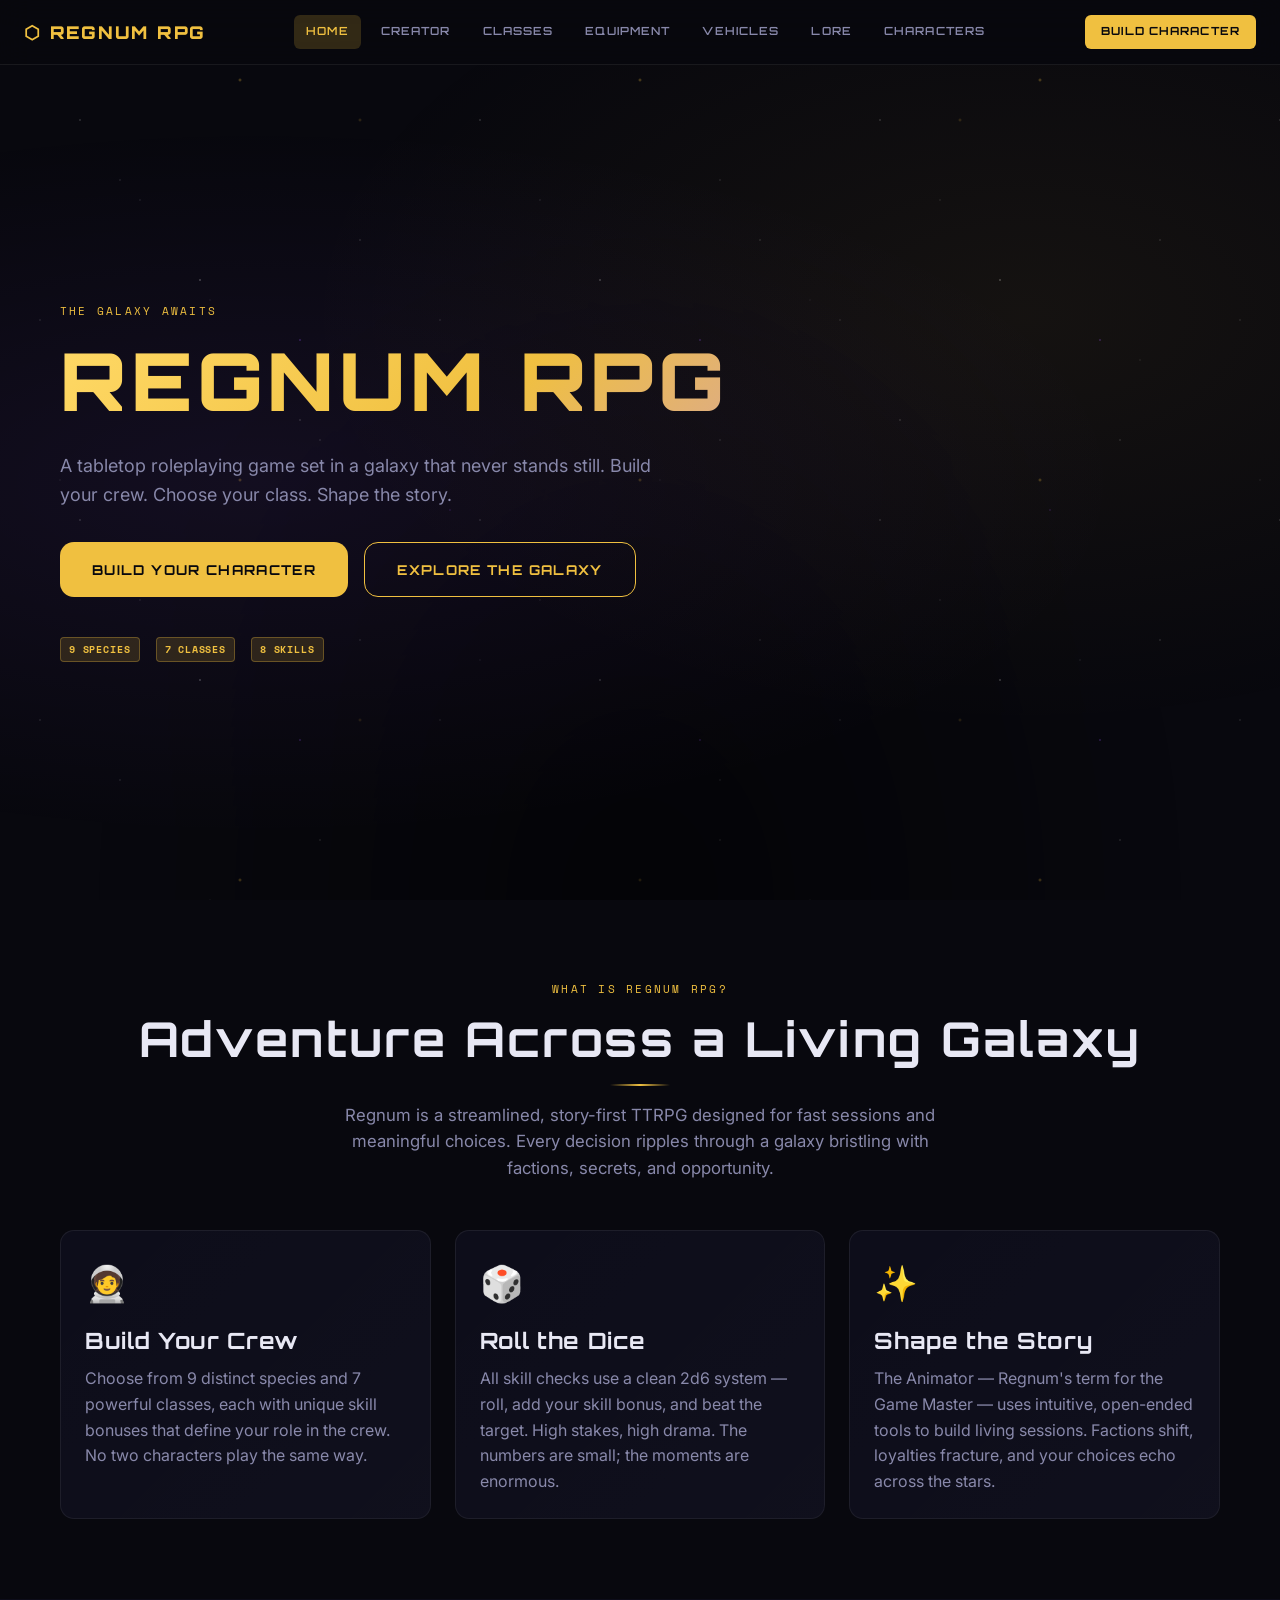
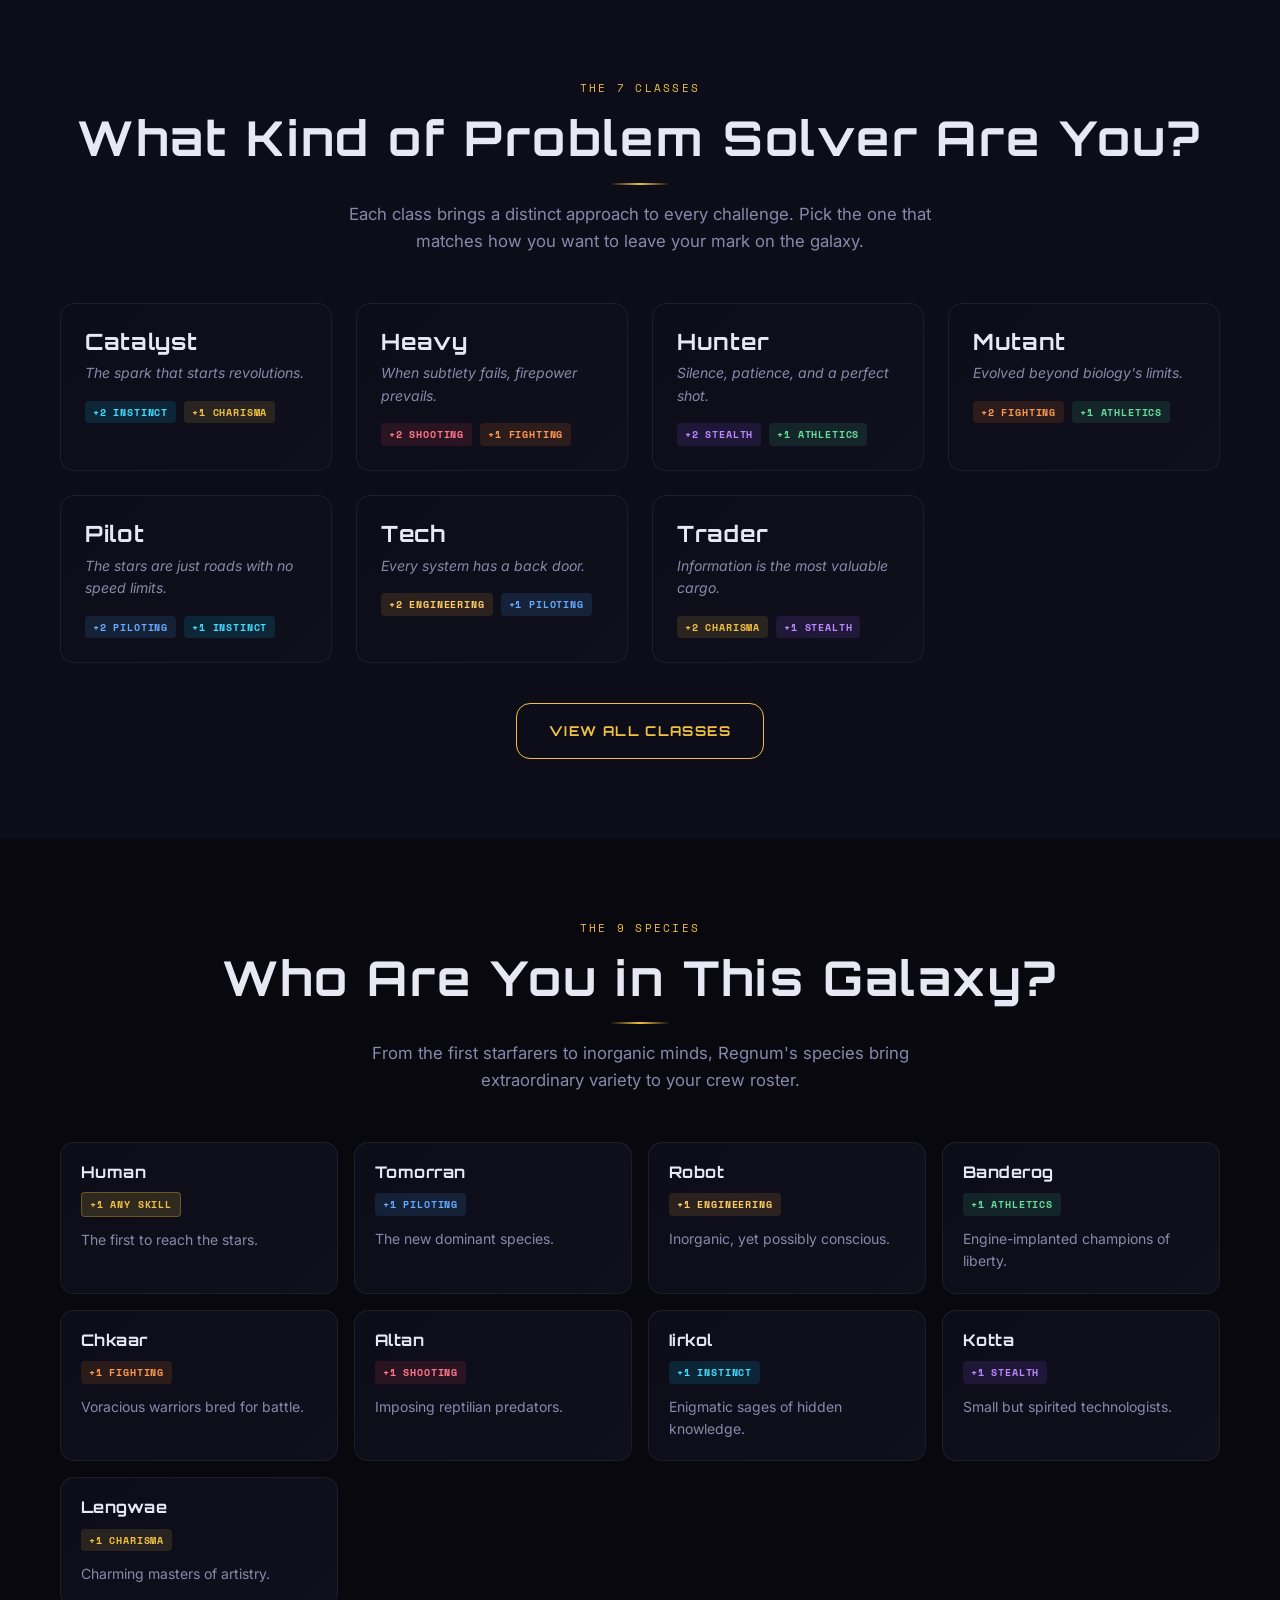
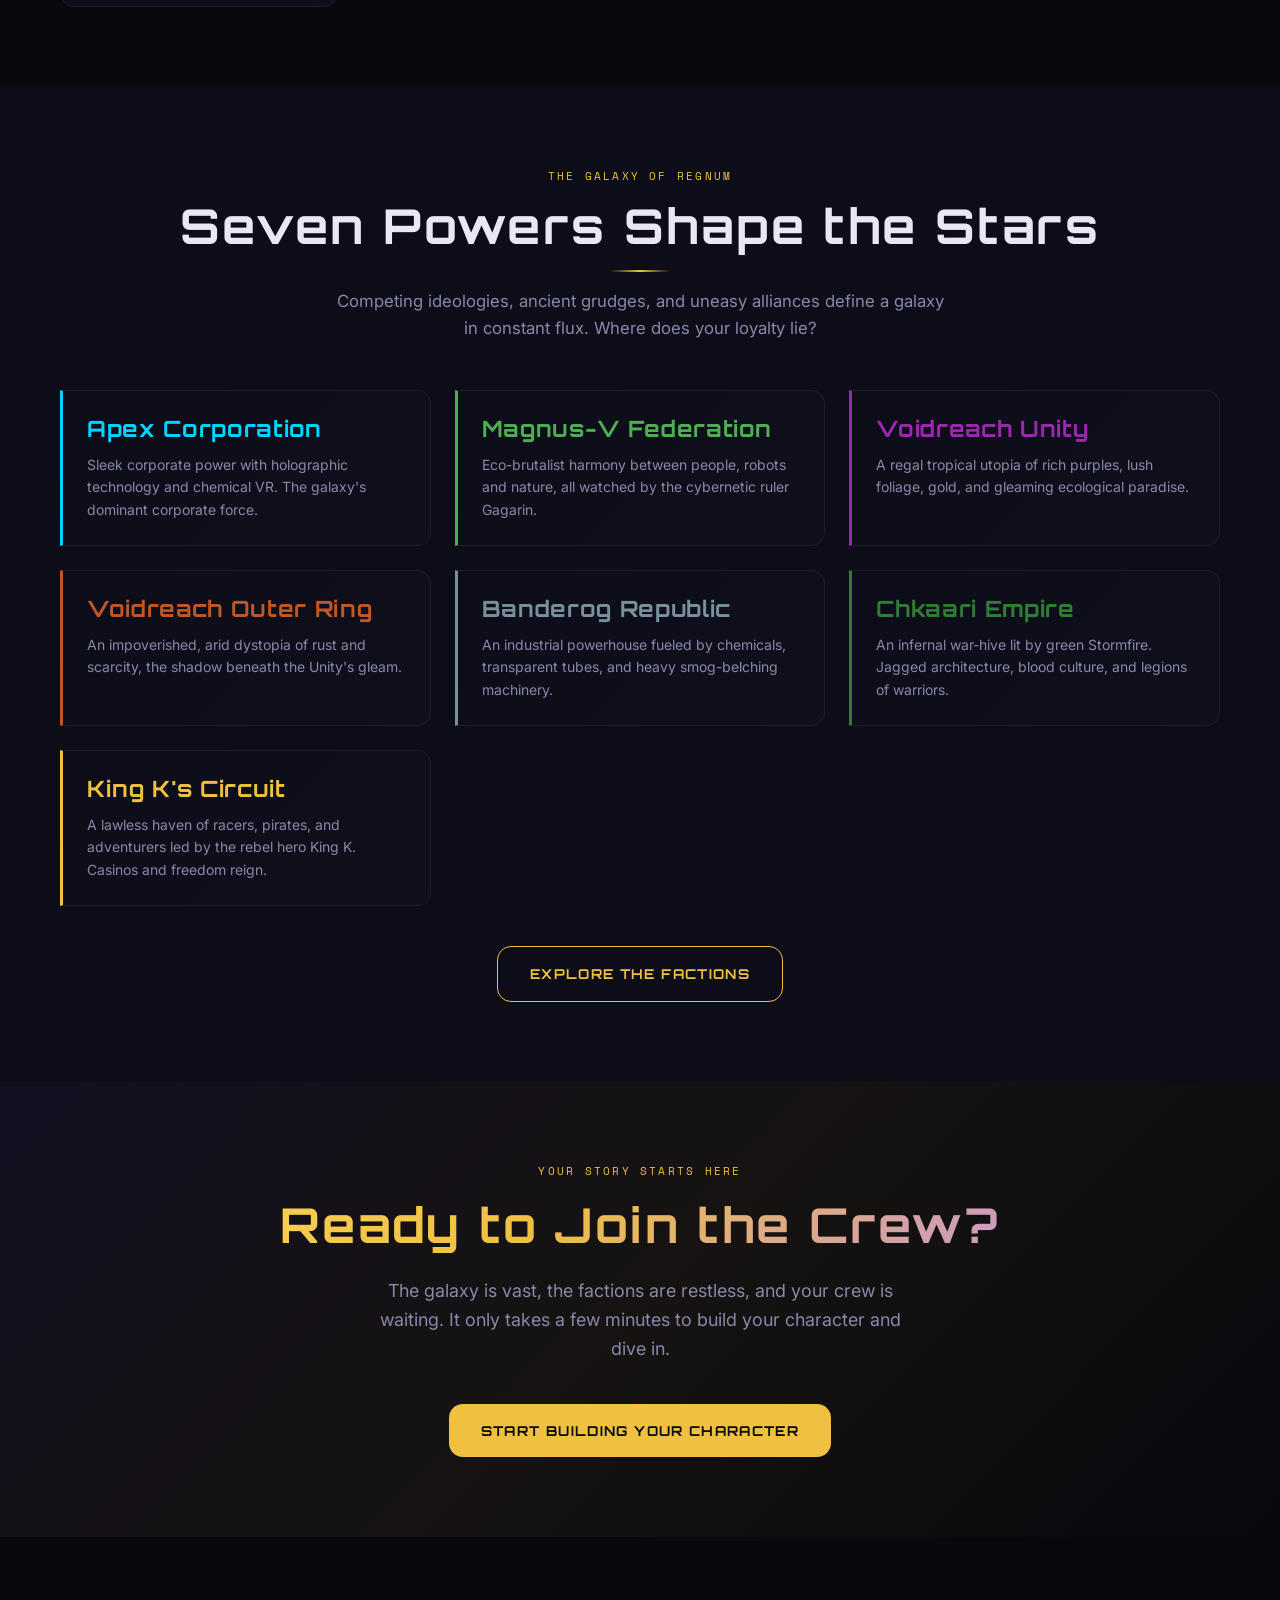
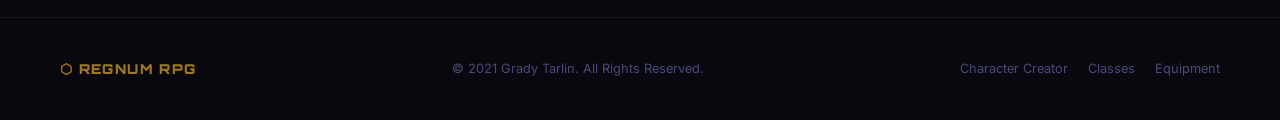
==== commit 389c1164: "Fix character creator subspecies bug, show full species feature text, split vehicles page with savea" ====
--- a/index.html
+++ b/index.html
@@ -31,6 +31,7 @@
         <a href="character-creator.html" class="nav-link" role="listitem">Creator</a>
         <a href="classes.html"          class="nav-link" role="listitem">Classes</a>
         <a href="equipment.html"        class="nav-link" role="listitem">Equipment</a>
+        <a href="vehicles.html"         class="nav-link" role="listitem">Vehicles</a>
         <a href="lore.html"             class="nav-link" role="listitem">Lore</a>
         <a href="characters.html"       class="nav-link" role="listitem">Characters</a>
       </div>
@@ -50,6 +51,7 @@
       <a href="character-creator.html" class="nav-link" role="listitem">Creator</a>
       <a href="classes.html"          class="nav-link" role="listitem">Classes</a>
       <a href="equipment.html"        class="nav-link" role="listitem">Equipment</a>
+      <a href="vehicles.html"         class="nav-link" role="listitem">Vehicles</a>
       <a href="lore.html"             class="nav-link" role="listitem">Lore</a>
       <a href="characters.html"       class="nav-link" role="listitem">Characters</a>
       <a href="character-creator.html" class="nav-cta" style="margin-top: 8px; text-align:center;">Build Character</a>
